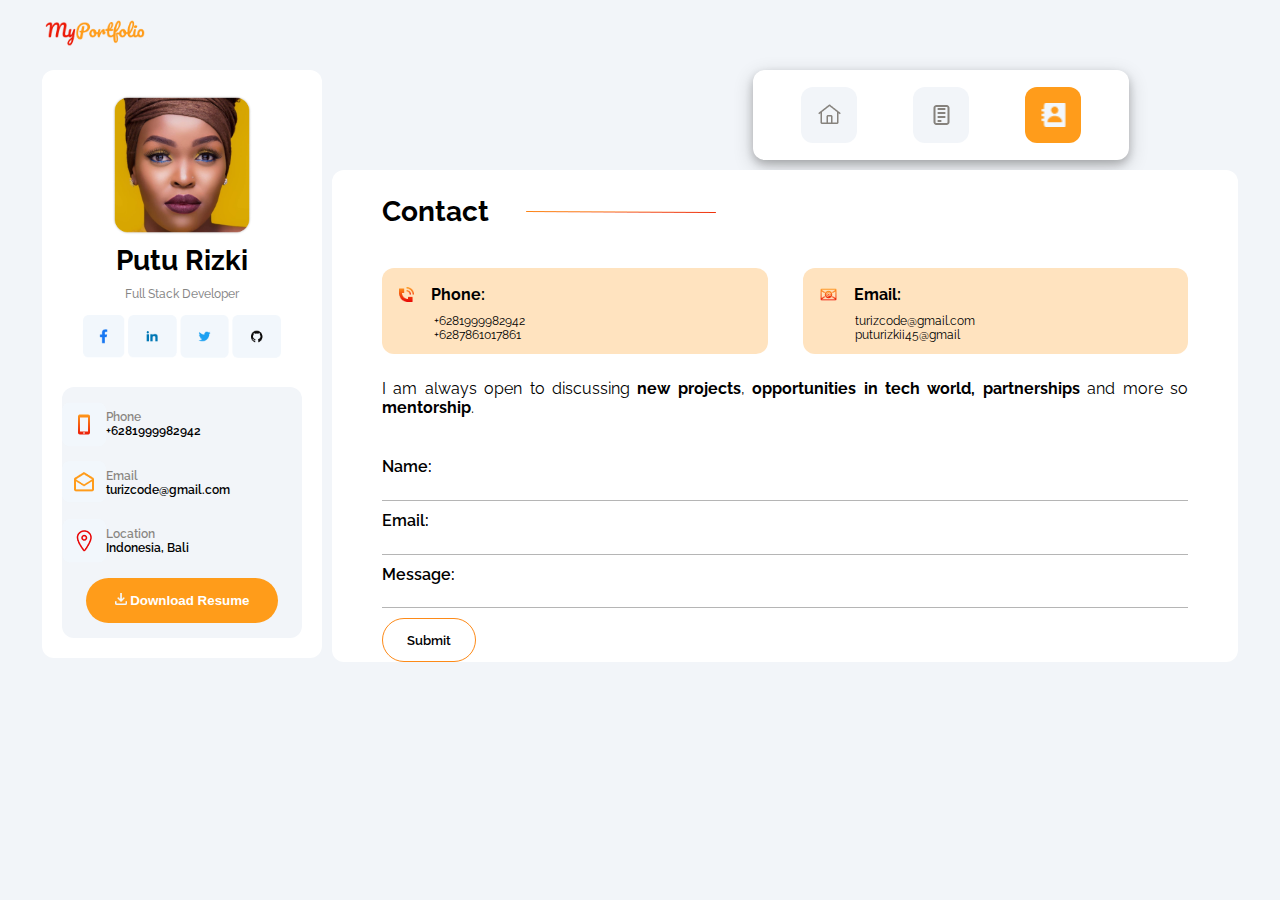
==== contact.html @ d16f2a00 "Add files via upload" ====
<!DOCTYPE html>
<html lang="en">
  <head>
    <meta charset="UTF-8" />
    <meta name="viewport" content="width=device-width, initial-scale=1.0" />
    <title>My Portfolio</title>
    <link rel="stylesheet" href="contact.css" />
    <link rel="preconnect" href="https://fonts.googleapis.com" />
    <link rel="preconnect" href="https://fonts.gstatic.com" crossorigin />
    <link rel="preconnect" href="https://fonts.googleapis.com">
    <link rel="preconnect" href="https://fonts.gstatic.com" crossorigin>
    <link href="https://fonts.googleapis.com/css2?family=Inclusive+Sans&family=Nunito+Sans:opsz,wght@6..12,300;6..12,600;6..12,800&family=Poppins:wght@500&family=Raleway:wght@400;500;600;700&display=swap" rel="stylesheet">
  </head>
  <body>
    <!-----------------------------------HEADER(logo)---------------------------------------->
    <header class="logo-website">
      <img src="./assets/Logo.png" alt="Logo Picture" />
    </header>
    <!---------------------------------HEADER(logo) END-------------------------------------->

    <!--------------------------------PROFILE SECTION---------------------------------------->
    <main class="content-container">
      <section class="profile-card">
        <div class="img-container">
          <img src="./assets/profile picture.png" alt="Profile Picture" />
        </div>
        <h1 class="name">Putu Rizki</h1>
        <p class="job">Full Stack Developer</p>
        <div class="contact-tab">
          <a href="#facebook"
            ><img src="./assets/Facebook.png" alt="Facebook Logo"
          /></a>
          <a href="#linkedin"
            ><img src="./assets/Linkedin.png" alt="Linkedin Logo"
          /></a>
          <a href="#twitter"
            ><img src="./assets/Twitter.png" alt="Twitter Logo"
          /></a>
          <a href="#github"
            ><img src="./assets/Github.png" alt="Github Logo"
          /></a>
        </div>
        <div class="contact-card">
          <div class="phone-card">
            <img src="./assets/Phone.png" alt="Phone Logo" />
            <h2 class="subtittle">Phone</h2>
            <p class="main-co">+6281999982942</p>
          </div>
          <div class="email-card">
            <img src="./assets/Email.png" alt="Email Logo" />
            <h2 class="subtittle">Email</h2>
            <p class="main-co">turizcode@gmail.com</p>
          </div>
          <div class="location-card">
            <img src="./assets/Location.png" alt="Location Logo" />
            <h2 class="subtittle">Location</h2>
            <p class="main-co">Indonesia, Bali</p>
          </div>
          <div class="btn-download">
            <button class="btn btn-cv">
                <a href="./assets/CV - Putu Rizki Eka Wibawa.pdf"><span><img src="./assets/Vector donwload.png" width="12px" alt=""></span> Download Resume</a>
          </div>
        </div>
      </section>
      <!--------------------------------PROFILE SECTION END------------------------------------->

      <!-----------------------------------NAVIGATION BAR--------------------------------------->
      <nav class="nav-outer">
        <div class="nav-bar">
              <div class="home">
                  <a href="./home.html"><img src="./assets/Home icon.png" alt="Home Icon"></a>
              </div>
              <div class="resume">
                  <a href="./resume.html"><img src="./assets/resume icon.png" alt="Resume Icon"></a>
              </div>
              <div class="contact">
                  <a href="./contact.html"><img src="./assets/vektor contact putih.png" alt=""></a>
              </div>
        </div>
      </nav>
      <!---------------------------------NAVIGATION BAR END----------------------------------->

      <!-----------------------------------CONTACT SECTION------------------------------------->
      <article class="article-section">
        <div class="first-section">
            <div class="wraper">
                <div class="header-contact">
                    <h1>Contact</h1>
                    <img src="./assets/Line 5.png" alt="colored straight line" height="2px" width="190px" style="align-self: center;">
                </div>
                <div class="card phone">
                    <div class="header-logo">
                        <img src="./assets/phone contact.png" alt="phone icon" width="15x" style="align-self: center;">
                        <h1>Phone:</h1>
                    </div>
                    <p class="detail">+6281999982942 <br>+6287861017861
                    </p>
                </div>
                <div class="card email">
                    <div class="header-logo">
                        <img src="./assets/email contact.png" alt="email icon" height="17px" style="align-self: center;margin-top: 4px;">
                        <h1>Email:</h1>
                    </div>
                    <p class="detail">
                        turizcode@gmail.com <br> puturizkii45@gmail
                    </p>
                </div>
            </div>
        </div>
        <div class="second-section">
            <div class="description">
                <p>I am always open to discussing <span>new projects</span>, <span>opportunities in tech world, partnerships</span> and more so <span>mentorship</span>. 
                </p>
            </div>
            <div class="action-table">
                <div class="input">Name:</div>
                <div class="input">Email:</div>
                <div class="input">Message:</div>
                <div class="submit">
                    <button class="submit-btn">
                        <a href="#" alt="">Submit</a>
                    </button>
                </div>
            </div>
        </div>
      </article>
    </main>
  </body>
</html>
---- contact.css ----
body {
    margin: 0;
    padding: 0;
    background-color: #f2f5f9;
    margin-left: 42px;
    margin-right: 42px;
}

header {
    display: flex;
    justify-content: left;
    margin-left: 3px;
    margin-bottom: 10px;
}

header.logo-website > img {
    width: 100px;
}

main.content-container {
    display: grid;
    height: 569px;
    grid-template-columns: 280px auto;
    grid-template-rows: 90px auto;
    gap: 10px;
}

/*-----------PROFILE SECTION-----------*/
section.profile-card {
    display: flex;
    flex-direction: column;
    align-items: center;
    height: 588px;
    width: 280px;
    background-color: #FFFFFF;
    border-radius: 12px;
    float: left;
    grid-row: span 2;
}
/*Styling Image*/
.img-container {
    margin-top: 25px;
}
.img-container > img{
    width: 140px;
}
/*Styling Image End*/

/*Styling Tittle&Sub*/
.name, .job {
    font-family: 'raleway', sans-serif;
}
.name {
    font-size: 28px;
    margin-top: 5px;
    margin-bottom: 0px;
}
.job {
    font-size: 12px;
    font-weight: 500;
    margin-top: 10px;
    color: #0B090980;
}
/*Styling Tittle & Sub End*/

/*Contact Tab*/
.contact-tab {
    display: flex;
    gap: 3px;
    margin-top: 2px;
}
.contact-tab > a > img {
    height: 43px;
    margin-bottom: 10px;
}
/*Contact Tab End*/

/*Contact Card*/
.contact-card {
    display: grid;
    padding: 15px 0px;
    background-color: #f2f5f9;
    margin: 15px;
    margin-bottom: 20px;
    gap: 2px;
    height: 280px;
    width: 240px;
    border-radius: 12px;
    grid-template-rows: 1fr 1fr 1fr 0.8fr;
    grid-template-columns: 1fr;
}
.subtittle {
    color: #1A100380;
    padding-top: 8px;
}
.subtittle, .main-co {
    margin: 0;
    font-family: 'Raleway', sans-serif;
    font-weight: 600;
    font-size: 12px;
}
.phone-card > img {
    float: left;
}
.email-card > img {
    float: left;
}
.location-card > img {
    float: left;
}
/*Contact Card End*/

/*Download Button*/
.btn-download {
    display: flex;
    justify-content: center;
}
.btn {
    font-weight: 600;
    transition: all 300ms ease;
    padding: 0.8rem 1rem;
    width: 12rem;
    border-radius: 2rem;
}
.btn-cv {
    background: #FF9C1A;
    border: none;
}
.btn-cv > a {
    color: white;
    text-decoration: none;
}
.btn-cv:hover {
  cursor: pointer;
  border: solid black 1.5px;
}
/*Download Button End*/
/*-----------PROFILE SECTION END-----------*/


/*-------------NAVIGATION BAR--------------*/
nav.nav-outer {
    display: flex;
    height: 90px;
    width: auto;
    justify-content: flex-end;
}
div.nav-bar {
    display: flex;
    align-items: center;
    justify-content:space-around;
    padding: 20px;
    background-color: #FFFFFF;
    height: 50px;
    width: 336px;
    border-radius: 12px;
    margin-right: 12%;
    box-shadow: 0 4px 8px 0 rgba(0,0,0,0.2), 0 6px 20px 0 rgba(0,0,0,0.19);
}
div.home, div.resume, div.contact {
    width: 56px;
    height: 56px;
    background-color: #f2f5f9;
    border-radius: 12px;
}
div.contact {
    background-color: #FF9C1B;
}
div.home:hover, div.resume:hover, div.contact:hover {
    cursor: pointer;
}
div.nav-bar > div > a {
    display: flex;
    justify-content: center;
    align-items: center;
    width: 100%;
    height: 56px;
}
div.nav-bar > div > a > img {
    width: 25px;
    height: 24px;
}
/*-------------NAVIGATION BAR END-------------*/

/*--------------CONTACT SECTION--------------*/
article.article-section {
    display: grid;
    grid-template-columns: 1fr 1fr;
    grid-template-rows: 0.35fr 0.65fr;
    background-color: #FFFFFF;
    height: auto;
    width: auto;
    gap: 25px;
    border-radius: 12px;
    padding: 20px 50px 0px 50px;
}
.article-section * {
    font-family: 'raleway', sans-serif;
    margin: 0;
}
.wraper {
    display: grid;
    grid-template-columns: 1fr 1fr;
    grid-template-rows: 1fr 2fr;
    gap: 35px;
}

/*Header Contact and straght Line*/
.first-section {
    grid-column: span 2;
}
.header-contact {
    display: flex;
    grid-column: span 2;
    gap: 37px;
    align-items: center;
}
.header-contact h1 {
    font-weight: 700;
    font-size: 28px;
}
.header-logo {
    display: flex;
    gap: 7px;
}

.card {
    width: auto;
    height: auto;
    border-radius: 12px;
    padding: 7px;
    background-color:#FFE3BF;
}
.card h1 {
    font-size: 16px;
}
.card * {
    font-size: 12px;
    margin: 5px;
}
.detail {
    padding-left: 40px;
}

.second-section{
    grid-column: span 2;
    display: grid;
    grid-template-columns: 1fr;
    grid-template-rows: 1fr 3fr;
    gap: 10px;
}
.description {
    text-align: justify;
}
.description span{
    font-weight: 700;
}

.action-table {
    display: grid;
    grid-template-columns: 1fr;
    grid-template-rows: 1fr 1fr 1fr 1fr;
    gap: 10px;
}
.action-table .input {
    font-weight: 600;
    border-bottom: solid 1.5px #B5B5B5;
}

.submit-btn {
    font-weight: 600;
    transition: all 300ms ease;
    padding: 0.8rem 1.5rem;
    width: auto;
    border-radius: 2rem;
    border: solid 1.5px #FD8A18;
    background: none;
    align-self: flex-start;
}
.submit-btn > a {
    color: black;
    text-decoration: none;
}
.submit-btn:hover {
  cursor: pointer;
}

@media screen and (max-width: 950px) {
    header {
        justify-content: center;
    }
    main.content-container {
        display: flex;
        flex-direction: column;
        gap: 20px;
    }
    section.profile-card {
        width: auto;
    }
    .contact-tab {
        gap: 25px;
        margin-top: 2px;
    }
    nav.nav-outer {
        order: -1;
        justify-content: center;
    }
    div.nav-bar {
        margin-right: 0px;
    }
    .contact-card {
        width: 260px;
    }
    .article-section {
        display: flex;
        flex-direction: column;
    }
    .wraper {
        display: flex;
        flex-direction: column;
    }
}
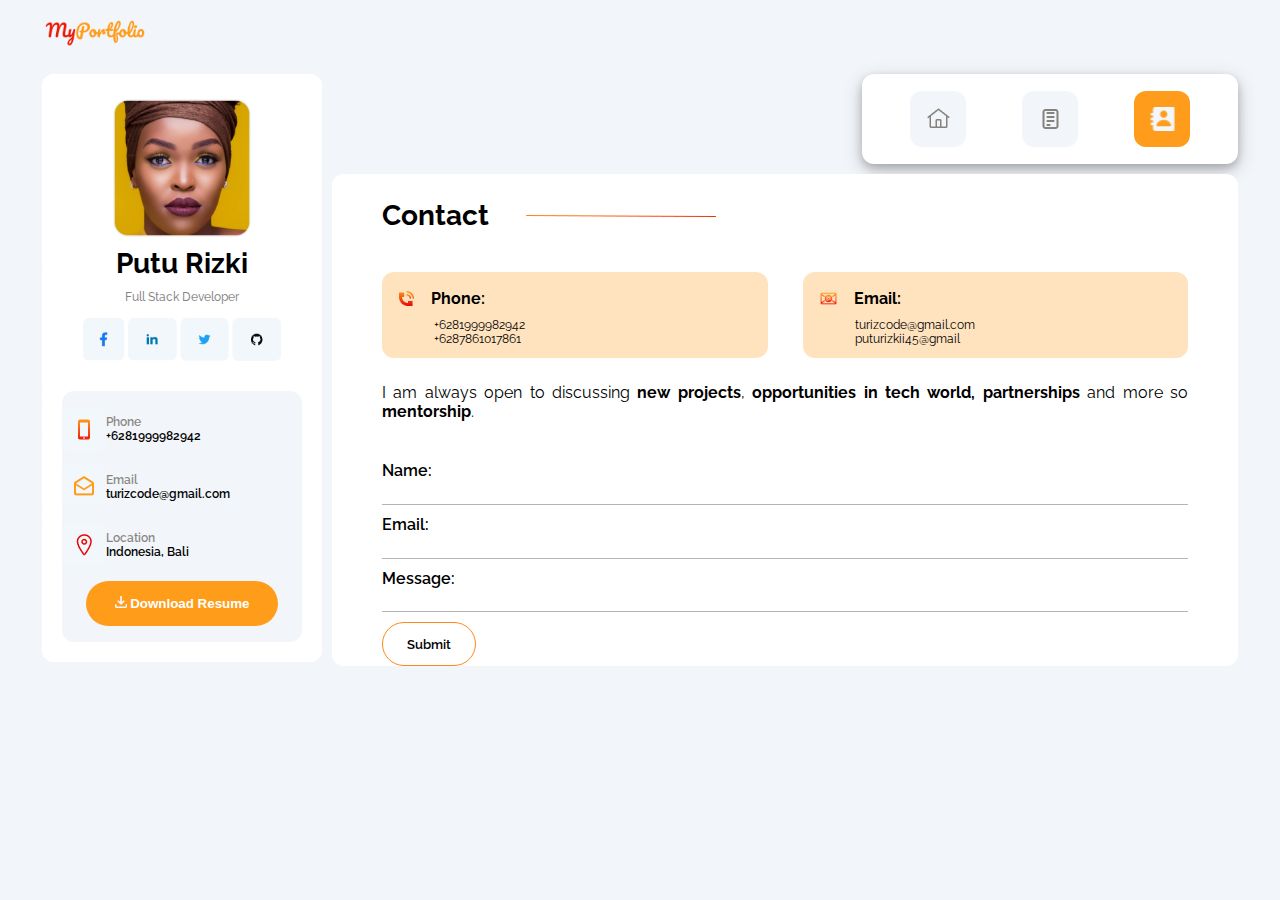
==== commit 80dc113c: "doing major change from folder management and fixing responsiveness" ====
--- a/contact.html
+++ b/contact.html
@@ -4,124 +4,103 @@
     <meta charset="UTF-8" />
     <meta name="viewport" content="width=device-width, initial-scale=1.0" />
     <title>My Portfolio</title>
-    <link rel="stylesheet" href="contact.css" />
-    <link rel="preconnect" href="https://fonts.googleapis.com" />
-    <link rel="preconnect" href="https://fonts.gstatic.com" crossorigin />
-    <link rel="preconnect" href="https://fonts.googleapis.com">
-    <link rel="preconnect" href="https://fonts.gstatic.com" crossorigin>
-    <link href="https://fonts.googleapis.com/css2?family=Inclusive+Sans&family=Nunito+Sans:opsz,wght@6..12,300;6..12,600;6..12,800&family=Poppins:wght@500&family=Raleway:wght@400;500;600;700&display=swap" rel="stylesheet">
+    <link rel="stylesheet" href="../style/contact.css" />
+    <script src="https://code.jquery.com/jquery-1.11.3.min.js"></script>
+    <script>
+      $(function () {
+        $("#tHeader").load("./source/template/header.html");
+      });
+    </script>
+    <script>
+      $(function () {
+        $("#tProfileCard").load("./source/template/profile-card.html");
+      });
+    </script>
+    <script>
+      $(function () {
+        $("#tNavbar").load("./source/template/navbar/navbar-contact.html");
+      });
+    </script>
   </head>
   <body>
-    <!-----------------------------------HEADER(logo)---------------------------------------->
+    <!-- # HEADER (template/injected) -->
     <header class="logo-website">
-      <img src="./assets/Logo.png" alt="Logo Picture" />
+      <div id="tHeader"></div>
     </header>
-    <!---------------------------------HEADER(logo) END-------------------------------------->
 
-    <!--------------------------------PROFILE SECTION---------------------------------------->
+    <!-- # MAIN CONTENT -->
     <main class="content-container">
+      <!-- ## Profile Card (template/injected) -->
       <section class="profile-card">
-        <div class="img-container">
-          <img src="./assets/profile picture.png" alt="Profile Picture" />
-        </div>
-        <h1 class="name">Putu Rizki</h1>
-        <p class="job">Full Stack Developer</p>
-        <div class="contact-tab">
-          <a href="#facebook"
-            ><img src="./assets/Facebook.png" alt="Facebook Logo"
-          /></a>
-          <a href="#linkedin"
-            ><img src="./assets/Linkedin.png" alt="Linkedin Logo"
-          /></a>
-          <a href="#twitter"
-            ><img src="./assets/Twitter.png" alt="Twitter Logo"
-          /></a>
-          <a href="#github"
-            ><img src="./assets/Github.png" alt="Github Logo"
-          /></a>
-        </div>
-        <div class="contact-card">
-          <div class="phone-card">
-            <img src="./assets/Phone.png" alt="Phone Logo" />
-            <h2 class="subtittle">Phone</h2>
-            <p class="main-co">+6281999982942</p>
-          </div>
-          <div class="email-card">
-            <img src="./assets/Email.png" alt="Email Logo" />
-            <h2 class="subtittle">Email</h2>
-            <p class="main-co">turizcode@gmail.com</p>
-          </div>
-          <div class="location-card">
-            <img src="./assets/Location.png" alt="Location Logo" />
-            <h2 class="subtittle">Location</h2>
-            <p class="main-co">Indonesia, Bali</p>
-          </div>
-          <div class="btn-download">
-            <button class="btn btn-cv">
-                <a href="./assets/CV - Putu Rizki Eka Wibawa.pdf"><span><img src="./assets/Vector donwload.png" width="12px" alt=""></span> Download Resume</a>
+        <div id="tProfileCard"></div>
+      </section>
+
+      <!-- ## Nav-Bar (template/injected) -->
+      <nav class="nav-outer">
+        <div id="tNavbar"></div>
+      </nav>
+
+      <!-- ## Contact Section -->
+      <article class="article-section">
+        <div class="first-section">
+          <div class="wraper">
+            <div class="header-contact">
+              <h1>Contact</h1>
+              <img
+                src="../assets/Line 5.png"
+                alt="colored straight line"
+                height="2px"
+                width="190px"
+                style="align-self: center"
+              />
+            </div>
+            <div class="card phone">
+              <div class="header-logo">
+                <img
+                  src="../assets/phone contact.png"
+                  alt="phone icon"
+                  width="15x"
+                  style="align-self: center"
+                />
+                <h1>Phone:</h1>
+              </div>
+              <p class="detail">+6281999982942 <br />+6287861017861</p>
+            </div>
+            <div class="card email">
+              <div class="header-logo">
+                <img
+                  src="../assets/email contact.png"
+                  alt="email icon"
+                  height="17px"
+                  style="align-self: center; margin-top: 4px"
+                />
+                <h1>Email:</h1>
+              </div>
+              <p class="detail">
+                turizcode@gmail.com <br />
+                puturizkii45@gmail
+              </p>
+            </div>
           </div>
         </div>
-      </section>
-      <!--------------------------------PROFILE SECTION END------------------------------------->
-
-      <!-----------------------------------NAVIGATION BAR--------------------------------------->
-      <nav class="nav-outer">
-        <div class="nav-bar">
-              <div class="home">
-                  <a href="./home.html"><img src="./assets/Home icon.png" alt="Home Icon"></a>
-              </div>
-              <div class="resume">
-                  <a href="./resume.html"><img src="./assets/resume icon.png" alt="Resume Icon"></a>
-              </div>
-              <div class="contact">
-                  <a href="./contact.html"><img src="./assets/vektor contact putih.png" alt=""></a>
-              </div>
-        </div>
-      </nav>
-      <!---------------------------------NAVIGATION BAR END----------------------------------->
-
-      <!-----------------------------------CONTACT SECTION------------------------------------->
-      <article class="article-section">
-        <div class="first-section">
-            <div class="wraper">
-                <div class="header-contact">
-                    <h1>Contact</h1>
-                    <img src="./assets/Line 5.png" alt="colored straight line" height="2px" width="190px" style="align-self: center;">
-                </div>
-                <div class="card phone">
-                    <div class="header-logo">
-                        <img src="./assets/phone contact.png" alt="phone icon" width="15x" style="align-self: center;">
-                        <h1>Phone:</h1>
-                    </div>
-                    <p class="detail">+6281999982942 <br>+6287861017861
-                    </p>
-                </div>
-                <div class="card email">
-                    <div class="header-logo">
-                        <img src="./assets/email contact.png" alt="email icon" height="17px" style="align-self: center;margin-top: 4px;">
-                        <h1>Email:</h1>
-                    </div>
-                    <p class="detail">
-                        turizcode@gmail.com <br> puturizkii45@gmail
-                    </p>
-                </div>
+        <div class="second-section">
+          <div class="description">
+            <p>
+              I am always open to discussing <span>new projects</span>,
+              <span>opportunities in tech world, partnerships</span> and more so
+              <span>mentorship</span>.
+            </p>
+          </div>
+          <div class="action-table">
+            <div class="input">Name:</div>
+            <div class="input">Email:</div>
+            <div class="input">Message:</div>
+            <div class="submit">
+              <button class="submit-btn">
+                <a href="#" alt="">Submit</a>
+              </button>
             </div>
-        </div>
-        <div class="second-section">
-            <div class="description">
-                <p>I am always open to discussing <span>new projects</span>, <span>opportunities in tech world, partnerships</span> and more so <span>mentorship</span>. 
-                </p>
-            </div>
-            <div class="action-table">
-                <div class="input">Name:</div>
-                <div class="input">Email:</div>
-                <div class="input">Message:</div>
-                <div class="submit">
-                    <button class="submit-btn">
-                        <a href="#" alt="">Submit</a>
-                    </button>
-                </div>
-            </div>
+          </div>
         </div>
       </article>
     </main>
--- a/style/contact.css
+++ b/style/contact.css
@@ -0,0 +1,178 @@
+@import url(https://fonts.googleapis.com/css2?family=Inclusive+Sans&family=Nunito+Sans:opsz,wght@6..12,300;6..12,600;6..12,800&family=Poppins:wght@500&family=Raleway:wght@400;500;600;700&display=swap);
+
+body {
+    margin: 0;
+    padding: 0;
+    background-color: #f2f5f9;
+    margin-left: 42px;
+    margin-right: 42px;
+}
+
+header {
+    display: flex;
+    justify-content: left;
+    margin-left: 3px;
+    margin-bottom: 10px;
+}
+
+main.content-container {
+    display: grid;
+    height: 569px;
+    grid-template-columns: 280px auto;
+    grid-template-rows: 90px auto;
+    gap: 10px;
+}
+
+/*NAVIGATION BAR*/
+nav.nav-outer {
+    display: flex;
+    height: 90px;
+    width: auto;
+    justify-content: flex-end;
+}
+
+/*--------------CONTACT SECTION--------------*/
+article.article-section {
+    display: grid;
+    grid-template-columns: 1fr 1fr;
+    grid-template-rows: 0.35fr 0.65fr;
+    background-color: #FFFFFF;
+    height: auto;
+    width: auto;
+    gap: 25px;
+    border-radius: 12px;
+    padding: 20px 50px 0px 50px;
+}
+.article-section * {
+    font-family: 'raleway', sans-serif;
+    margin: 0;
+}
+.wraper {
+    display: grid;
+    grid-template-columns: 1fr 1fr;
+    grid-template-rows: 1fr 2fr;
+    gap: 35px;
+}
+
+/*Header Contact and straght Line*/
+.first-section {
+    grid-column: span 2;
+}
+.header-contact {
+    display: flex;
+    grid-column: span 2;
+    gap: 37px;
+    align-items: center;
+}
+.header-contact h1 {
+    font-weight: 700;
+    font-size: 28px;
+}
+.header-logo {
+    display: flex;
+    gap: 7px;
+}
+
+.card {
+    width: auto;
+    height: auto;
+    border-radius: 12px;
+    padding: 7px;
+    background-color:#FFE3BF;
+}
+.card h1 {
+    font-size: 16px;
+}
+.card * {
+    font-size: 12px;
+    margin: 5px;
+}
+.detail {
+    padding-left: 40px;
+}
+
+.second-section{
+    grid-column: span 2;
+    display: grid;
+    grid-template-columns: 1fr;
+    grid-template-rows: 1fr 3fr;
+    gap: 10px;
+}
+.description {
+    text-align: justify;
+}
+.description span{
+    font-weight: 700;
+}
+
+.action-table {
+    display: grid;
+    grid-template-columns: 1fr;
+    grid-template-rows: 1fr 1fr 1fr 1fr;
+    gap: 10px;
+}
+.action-table .input {
+    font-weight: 600;
+    border-bottom: solid 1.5px #B5B5B5;
+}
+
+.submit-btn {
+    font-weight: 600;
+    transition: all 300ms ease;
+    padding: 0.8rem 1.5rem;
+    width: auto;
+    border-radius: 2rem;
+    border: solid 1.5px #FD8A18;
+    background: none;
+    align-self: flex-start;
+}
+.submit-btn > a {
+    color: black;
+    text-decoration: none;
+}
+.submit-btn:hover {
+  cursor: pointer;
+}
+
+@media screen and (max-width: 950px) {
+    header {
+        justify-content: center;
+    }
+    main.content-container {
+        display: flex;
+        flex-direction: column;
+        gap: 20px;
+    }
+    section.profile-card {
+        width: auto;
+    }
+    .contact-tab {
+        gap: 25px;
+        margin-top: 2px;
+    }
+    nav.nav-outer {
+        order: -1;
+        justify-content: center;
+        width: 100%;
+    }
+    .contact-card {
+        width: 260px;
+    }
+    .article-section {
+        display: flex;
+        flex-direction: column;
+    }
+    .wraper {
+        display: flex;
+        flex-direction: column;
+    }
+}
+
+@media screen and (max-width: 425px) {
+    .header-contact img {
+        display: none;
+    }
+    .header-contact {
+        justify-content: center;
+    }
+}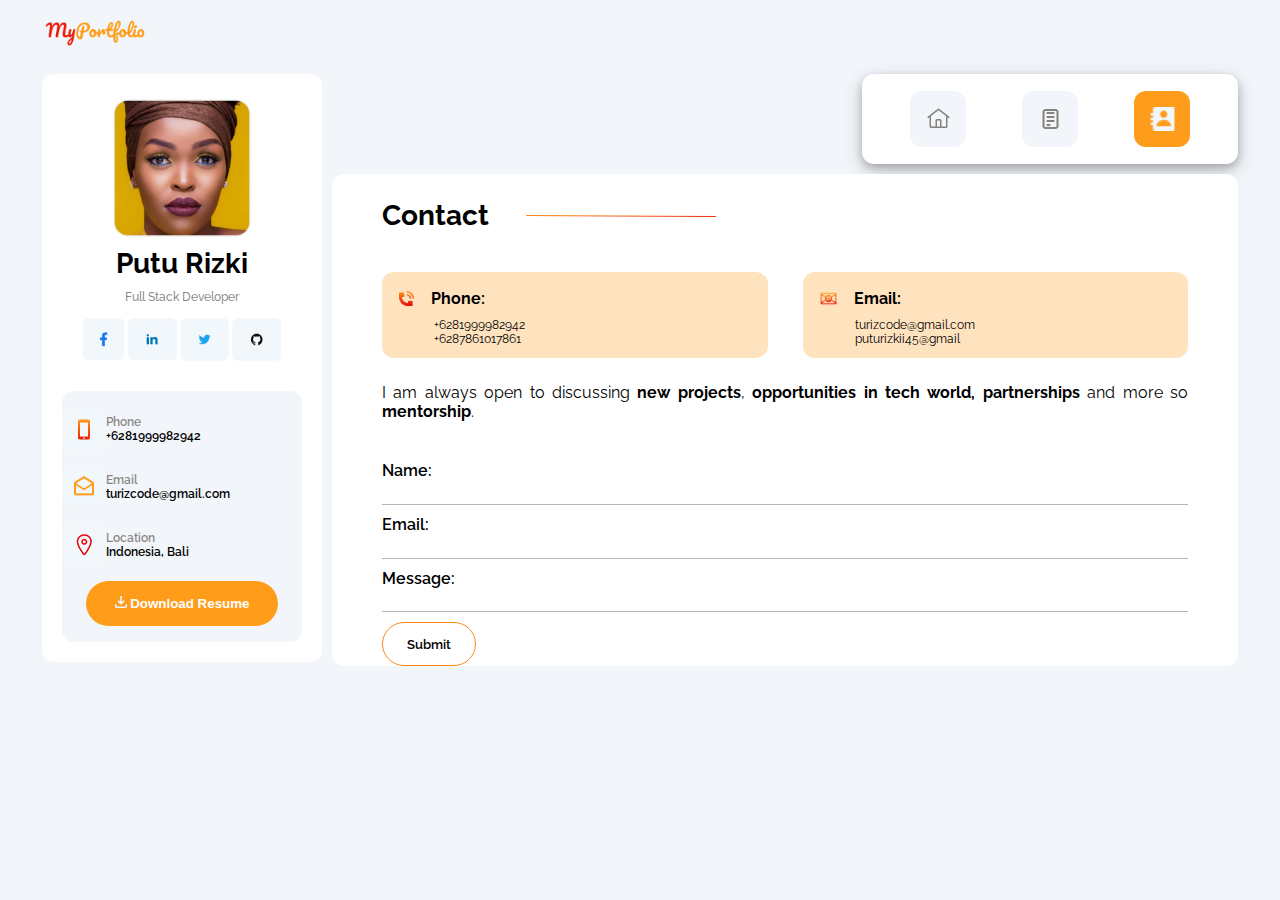
==== commit ad4dbd3e: "changing style source" ====
--- a/contact.html
+++ b/contact.html
@@ -4,7 +4,7 @@
     <meta charset="UTF-8" />
     <meta name="viewport" content="width=device-width, initial-scale=1.0" />
     <title>My Portfolio</title>
-    <link rel="stylesheet" href="../style/contact.css" />
+    <link rel="stylesheet" href="./style/contact.css" />
     <script src="https://code.jquery.com/jquery-1.11.3.min.js"></script>
     <script>
       $(function () {
